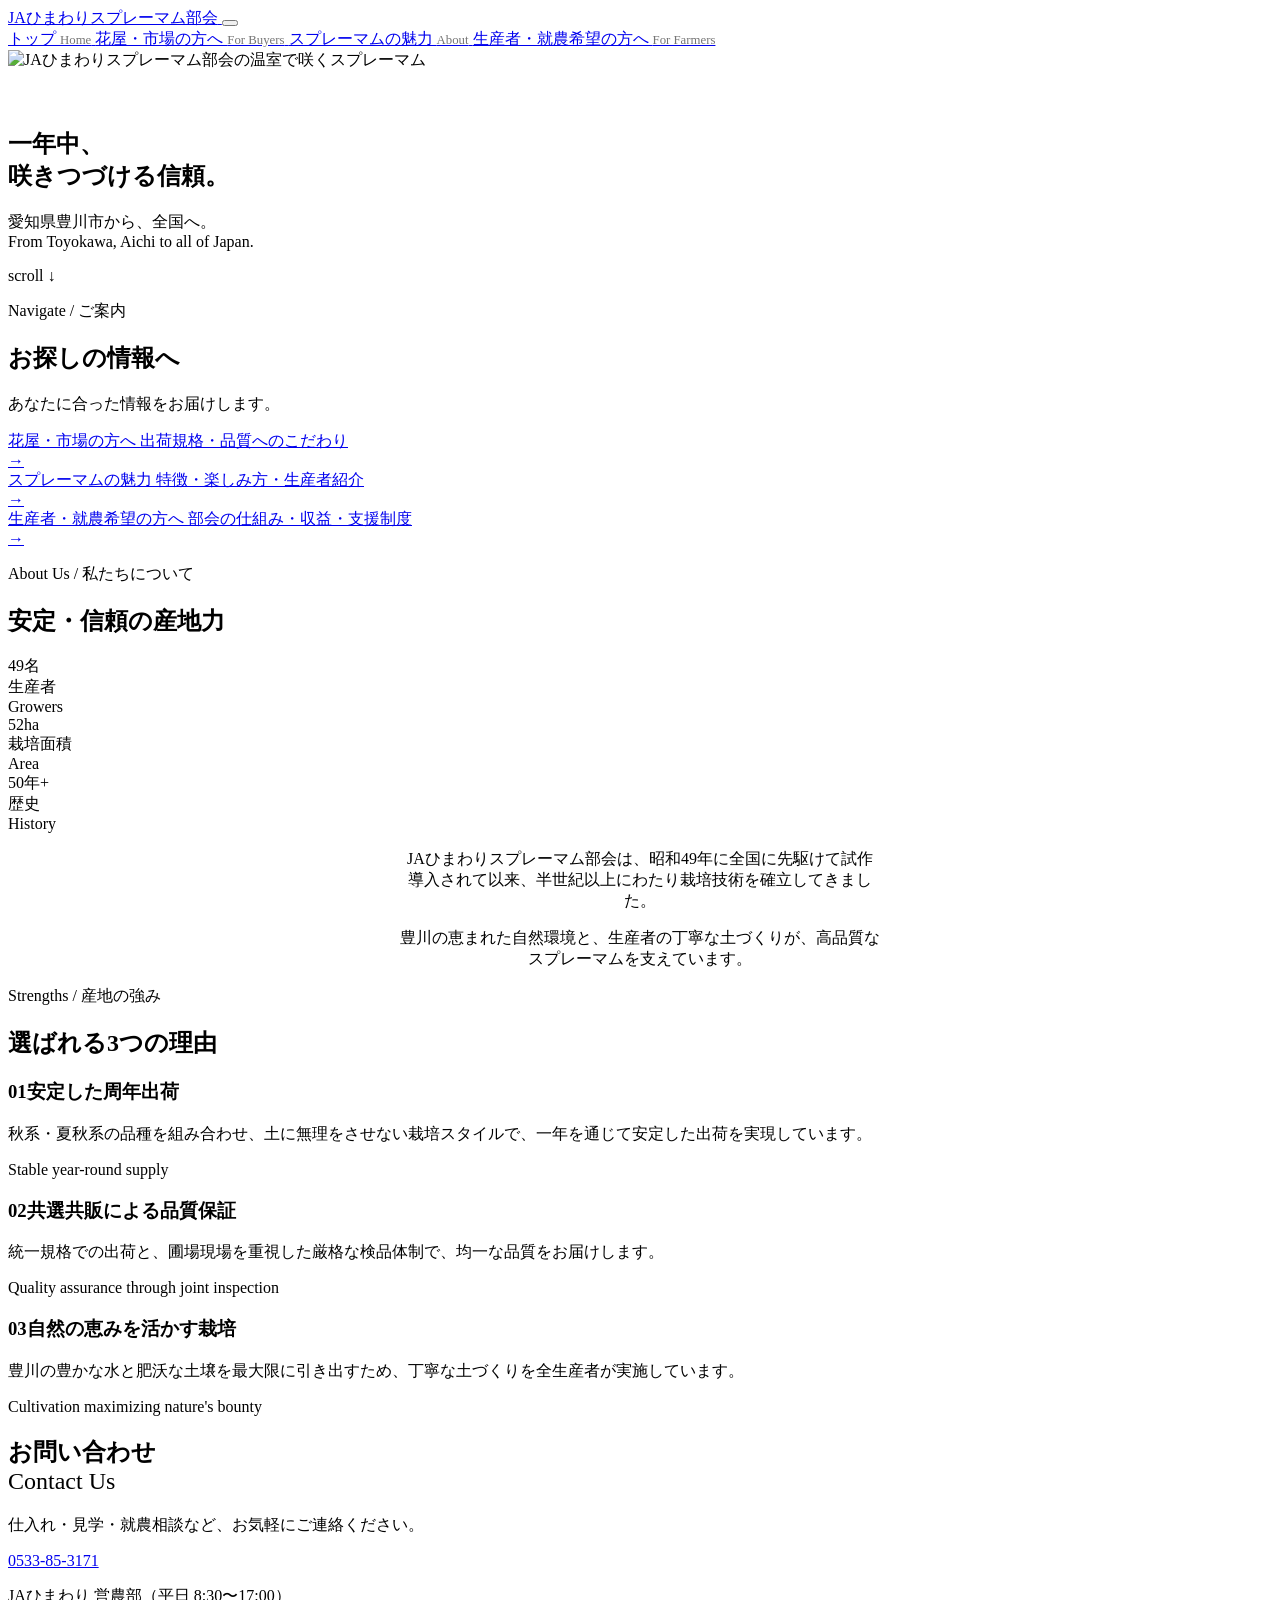
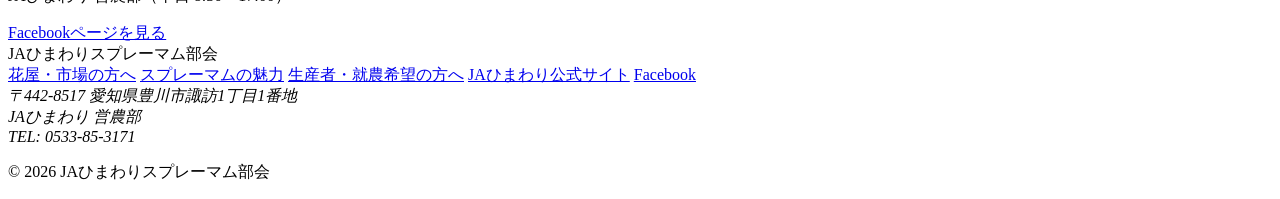
==== index.html @ 5b85a11c "Upload index.html via automation" ====
<!DOCTYPE html>
<html lang="ja">
<head>
  <meta charset="UTF-8">
  <meta name="viewport" content="width=device-width, initial-scale=1.0">
  <title>JAひまわりスプレーマム部会 | 一年中、咲きつづける信頼。</title>
  <meta name="description" content="愛知県豊川市のJAひまわりスプレーマム部会。生産者49名、栽培面積52ha。豊川の豊かな自然と土づくりが生み出す、高品質なスプレーマムをお届けします。">
  <link rel="stylesheet" href="css/style.css">
</head>
<body>

  <!-- ===== HEADER ===== -->
  <header class="site-header" role="banner">
    <div class="header-inner">
      <a href="index.html" class="site-logo" aria-label="トップページ">
        <span>JAひまわりスプレーマム部会</span>
      </a>
      <button class="hamburger" aria-label="メニューを開く" aria-expanded="false" aria-controls="mobile-nav">
        <span></span><span></span><span></span>
      </button>
    </div>
  </header>

  <!-- ===== MOBILE NAV ===== -->
  <nav class="mobile-nav" id="mobile-nav" role="navigation" aria-label="メインメニュー">
    <a href="index.html" class="active">
      トップ <span class="en" style="font-size:0.8rem;color:#757575;margin-left:auto;">Home</span>
    </a>
    <a href="business.html">
      花屋・市場の方へ <span class="en" style="font-size:0.8rem;color:#757575;margin-left:auto;">For Buyers</span>
    </a>
    <a href="consumer.html">
      スプレーマムの魅力 <span class="en" style="font-size:0.8rem;color:#757575;margin-left:auto;">About</span>
    </a>
    <a href="farmer.html">
      生産者・就農希望の方へ <span class="en" style="font-size:0.8rem;color:#757575;margin-left:auto;">For Farmers</span>
    </a>
  </nav>

  <!-- ===== HERO ===== -->
  <section class="hero" id="hero">
    <div class="hero-bg">
      <img src="images/hero-top.png" alt="JAひまわりスプレーマム部会の温室で咲くスプレーマム" width="1200" height="800" loading="eager">
    </div>
    <div class="hero-overlay"></div>
    <div class="hero-content">
      <p class="section-subtitle" style="color:rgba(255,255,255,0.8);">JAひまわりスプレーマム部会 / JA Himawari Spray Mum</p>
      <h1>一年中、<br>咲きつづける信頼。</h1>
      <p class="hero-subcopy">愛知県豊川市から、全国へ。<br>From Toyokawa, Aichi to all of Japan.</p>
    </div>
    <div class="scroll-hint" aria-hidden="true">
      <span class="scroll-hint-text">scroll</span>
      <span class="scroll-hint-arrow">↓</span>
    </div>
  </section>

  <!-- ===== NAVIGATION BUTTONS ===== -->
  <section id="navigation" style="background:var(--color-surface);">
    <div class="container">
      <div class="section-header fade-in">
        <p class="section-subtitle">Navigate / ご案内</p>
        <h2>お探しの情報へ</h2>
        <p>あなたに合った情報をお届けします。</p>
      </div>

      <div class="nav-buttons stagger-children">
        <a href="business.html" class="nav-btn" id="nav-business">
          <div class="btn-text">
            <span class="btn-title">花屋・市場の方へ</span>
            <span class="btn-desc">出荷規格・品質へのこだわり</span>
          </div>
          <span class="btn-arrow" aria-hidden="true">→</span>
        </a>

        <a href="consumer.html" class="nav-btn" id="nav-consumer">
          <div class="btn-text">
            <span class="btn-title">スプレーマムの魅力</span>
            <span class="btn-desc">特徴・楽しみ方・生産者紹介</span>
          </div>
          <span class="btn-arrow" aria-hidden="true">→</span>
        </a>

        <a href="farmer.html" class="nav-btn" id="nav-farmer">
          <div class="btn-text">
            <span class="btn-title">生産者・就農希望の方へ</span>
            <span class="btn-desc">部会の仕組み・収益・支援制度</span>
          </div>
          <span class="btn-arrow" aria-hidden="true">→</span>
        </a>
      </div>
    </div>
  </section>

  <!-- ===== ABOUT / STATS ===== -->
  <section id="about">
    <div class="container">
      <div class="section-header fade-in">
        <p class="section-subtitle">About Us / 私たちについて</p>
        <h2>安定・信頼の産地力</h2>
      </div>

      <div class="stats-row fade-in">
        <div class="stat-item">
          <div class="stat-number">49<span class="stat-unit">名</span></div>
          <div class="stat-label">生産者<br>Growers</div>
        </div>
        <div class="stat-item">
          <div class="stat-number">52<span class="stat-unit">ha</span></div>
          <div class="stat-label">栽培面積<br>Area</div>
        </div>
        <div class="stat-item">
          <div class="stat-number">50<span class="stat-unit">年+</span></div>
          <div class="stat-label">歴史<br>History</div>
        </div>
      </div>

      <div class="fade-in" style="text-align:center; max-width:480px; margin:0 auto;">
        <p>JAひまわりスプレーマム部会は、昭和49年に全国に先駆けて試作導入されて以来、半世紀以上にわたり栽培技術を確立してきました。</p>
        <p style="margin-top:var(--space-md); color:var(--color-text-light);">
          豊川の恵まれた自然環境と、生産者の丁寧な土づくりが、高品質なスプレーマムを支えています。
        </p>
      </div>
    </div>
  </section>

  <!-- ===== STRENGTHS ===== -->
  <section id="strengths" style="background:var(--color-surface);">
    <div class="container">
      <div class="section-header fade-in">
        <p class="section-subtitle">Strengths / 産地の強み</p>
        <h2>選ばれる3つの理由</h2>
      </div>

      <div class="feature-list fade-in">
        <div class="feature-item">
          <div class="feature-text">
            <h3 class="numbered-title"><span>01</span>安定した周年出荷</h3>
            <p>秋系・夏秋系の品種を組み合わせ、土に無理をさせない栽培スタイルで、一年を通じて安定した出荷を実現しています。</p>
            <p style="font-size:var(--font-size-sm);color:var(--color-text-muted);margin-top:4px;">Stable year-round supply</p>
          </div>
        </div>

        <div class="feature-item">
          <div class="feature-text">
            <h3 class="numbered-title"><span>02</span>共選共販による品質保証</h3>
            <p>統一規格での出荷と、圃場現場を重視した厳格な検品体制で、均一な品質をお届けします。</p>
            <p style="font-size:var(--font-size-sm);color:var(--color-text-muted);margin-top:4px;">Quality assurance through joint inspection</p>
          </div>
        </div>

        <div class="feature-item">
          <div class="feature-text">
            <h3 class="numbered-title"><span>03</span>自然の恵みを活かす栽培</h3>
            <p>豊川の豊かな水と肥沃な土壌を最大限に引き出すため、丁寧な土づくりを全生産者が実施しています。</p>
            <p style="font-size:var(--font-size-sm);color:var(--color-text-muted);margin-top:4px;">Cultivation maximizing nature's bounty</p>
          </div>
        </div>
      </div>
    </div>
  </section>

  <!-- ===== CTA ===== -->
  <section class="cta-section">
    <div class="container">
      <h2 class="fade-in">お問い合わせ<br><span style="font-size:var(--font-size-lg);font-weight:400;">Contact Us</span></h2>
      <p class="fade-in">仕入れ・見学・就農相談など、お気軽にご連絡ください。</p>
      <div class="cta-buttons fade-in">
        <a href="tel:0533853171" class="cta-tel" aria-label="電話で問い合わせ">
          0533-85-3171
        </a>
        <p class="cta-tel-note">JAひまわり 営農部（平日 8:30〜17:00）</p>
        <a href="https://www.facebook.com/himawari.spraymum" target="_blank" rel="noopener noreferrer" class="btn btn-accent">
          Facebookページを見る
        </a>
      </div>
    </div>
  </section>

  <!-- ===== FOOTER ===== -->
  <footer class="site-footer" role="contentinfo">
    <div class="container">
      <div class="footer-logo">
        JAひまわりスプレーマム部会
      </div>
      <nav class="footer-links" aria-label="フッターリンク">
        <a href="business.html">花屋・市場の方へ</a>
        <a href="consumer.html">スプレーマムの魅力</a>
        <a href="farmer.html">生産者・就農希望の方へ</a>
        <a href="https://ja-himawari.com/" target="_blank" rel="noopener noreferrer">JAひまわり公式サイト</a>
        <a href="https://www.facebook.com/himawari.spraymum" target="_blank" rel="noopener noreferrer">Facebook</a>
      </nav>
      <address class="footer-address">
        〒442-8517 愛知県豊川市諏訪1丁目1番地<br>
        JAひまわり 営農部<br>
        TEL: 0533-85-3171
      </address>
      <p class="footer-legal">© 2026 JAひまわりスプレーマム部会</p>
    </div>
  </footer>

  <script src="js/main.js"></script>
</body>
</html>
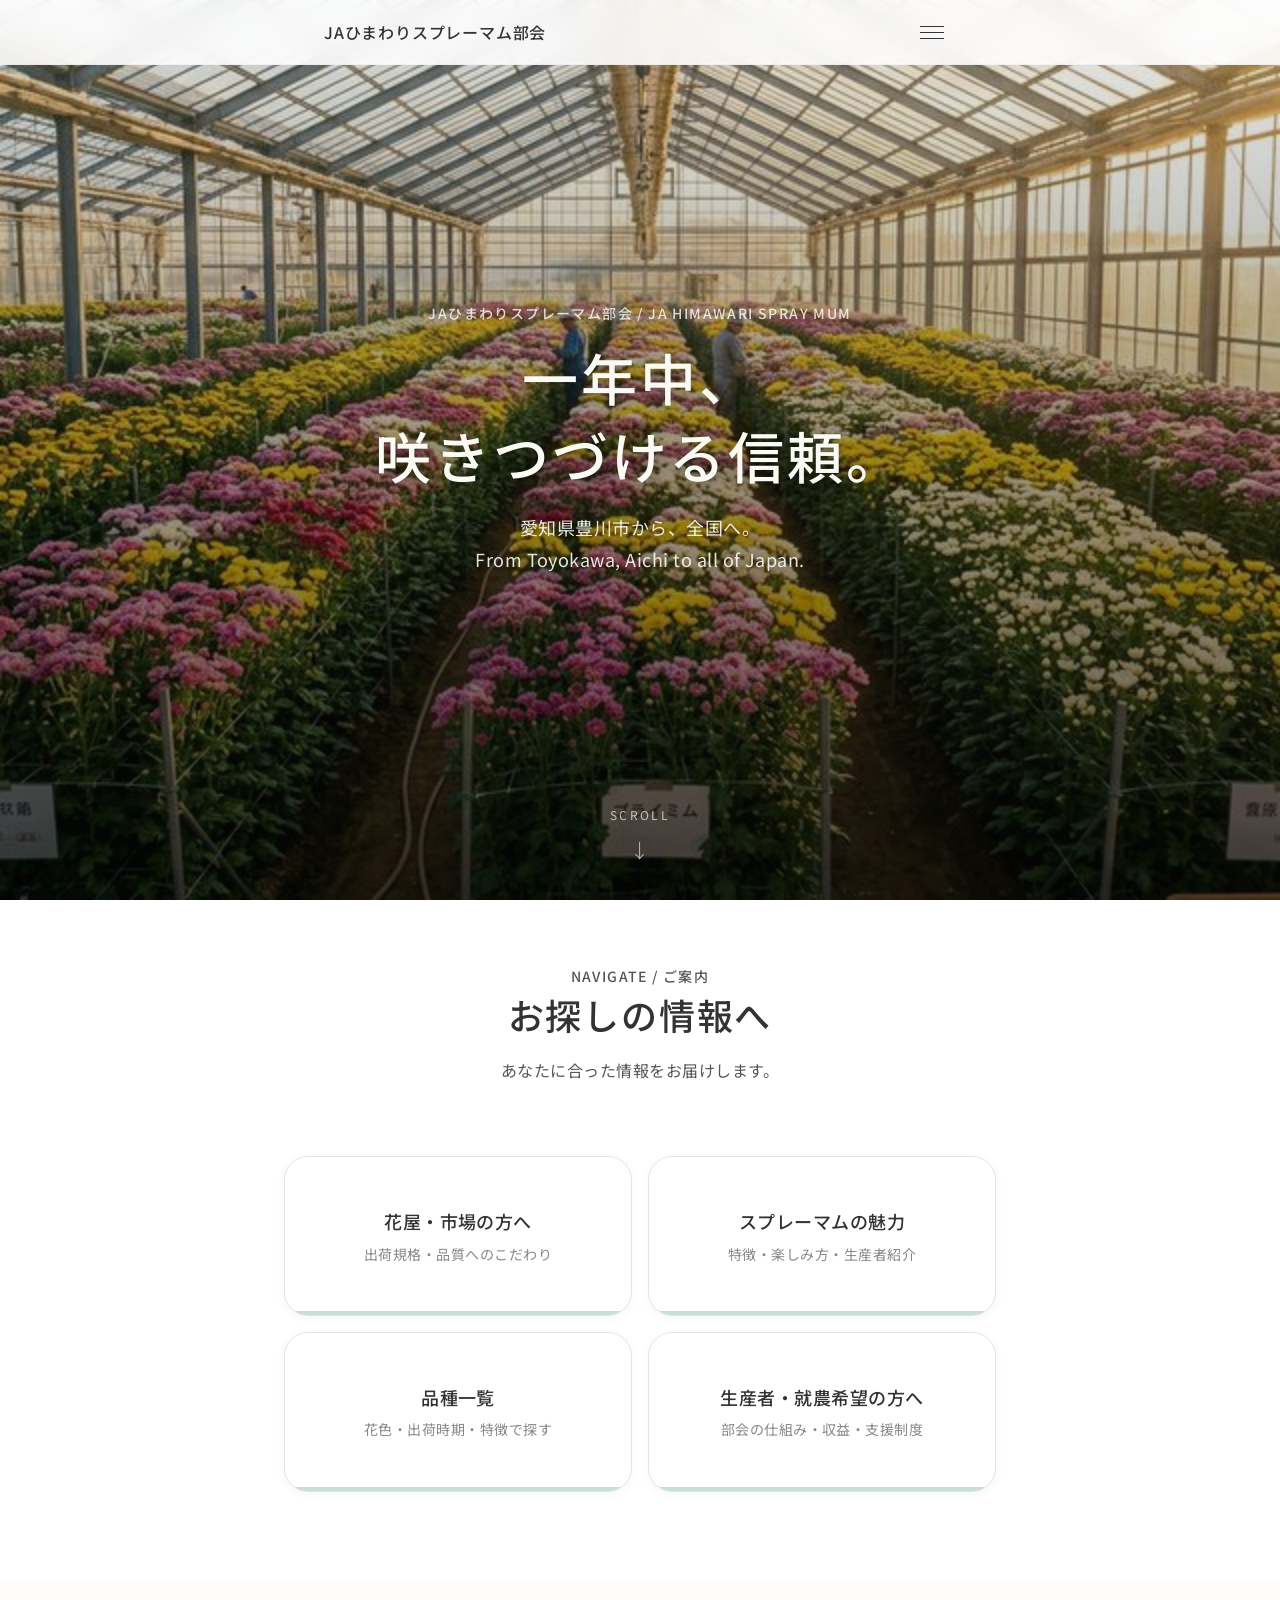
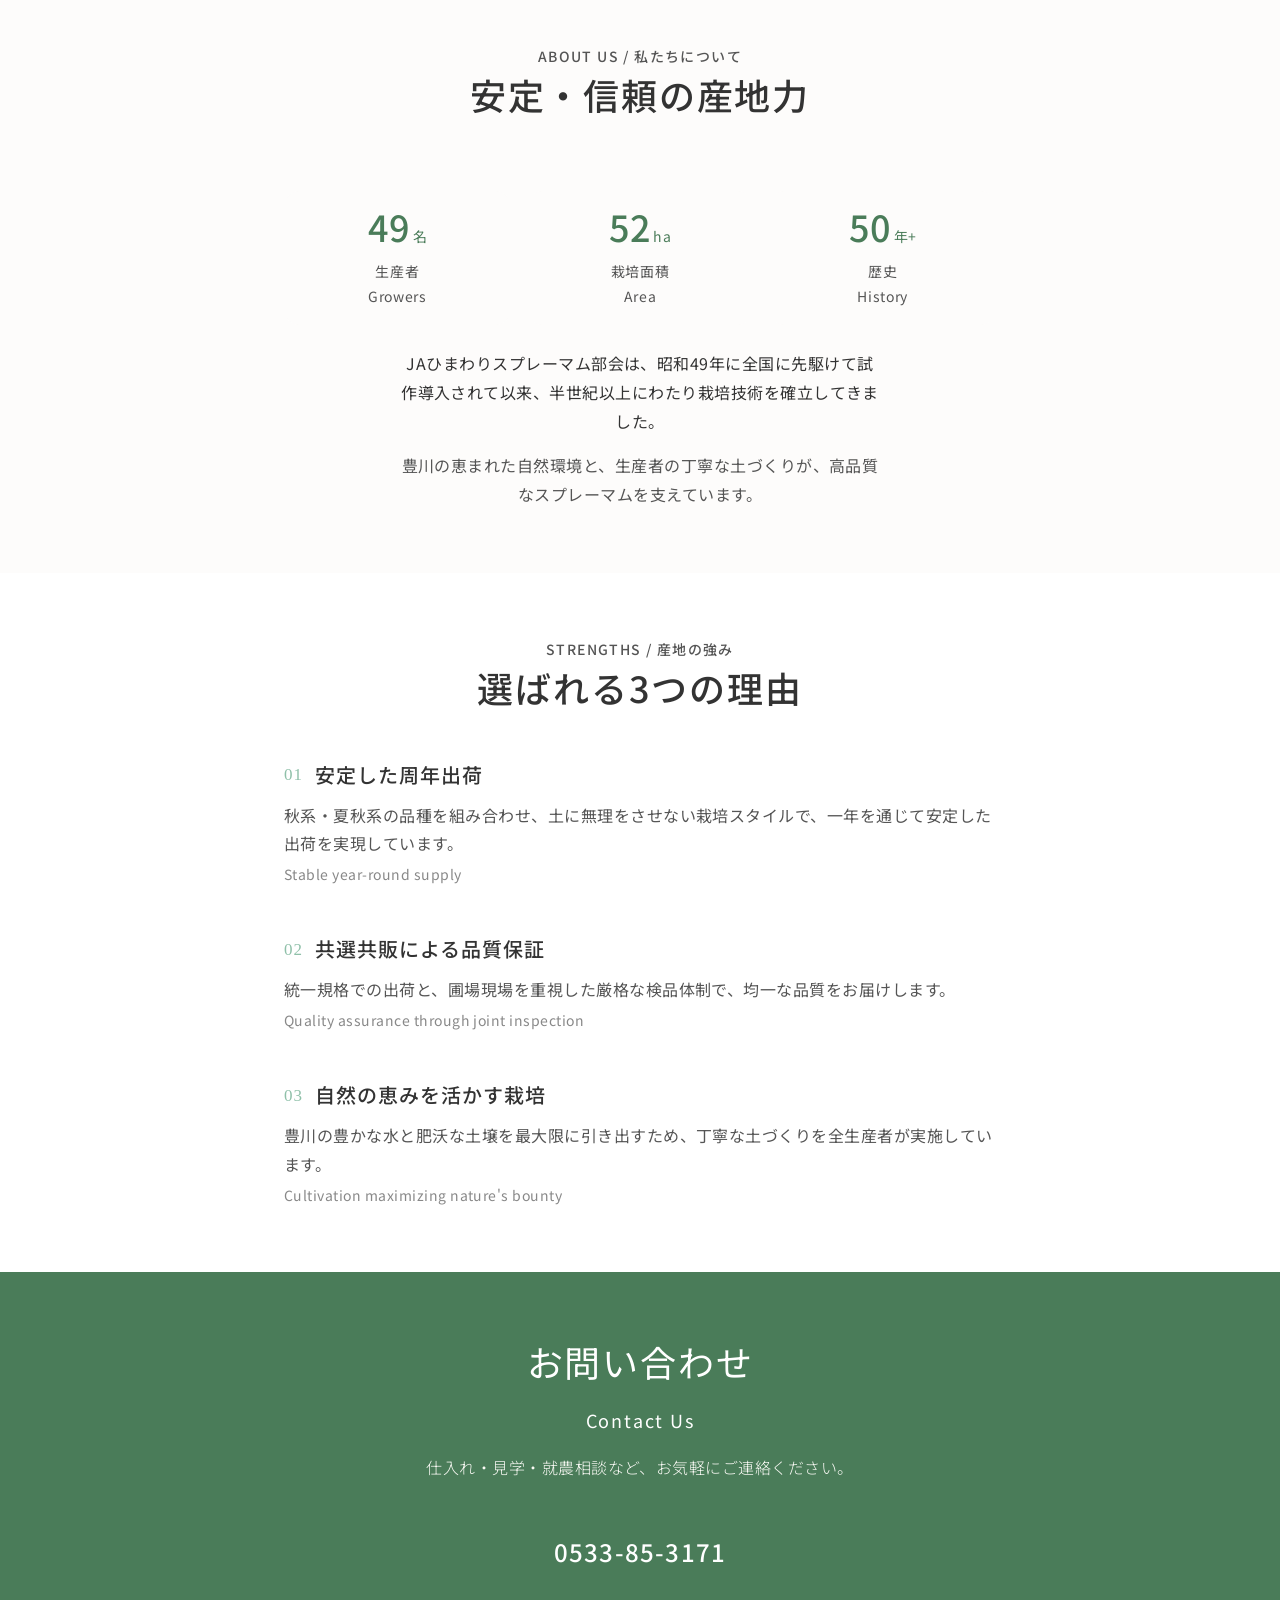
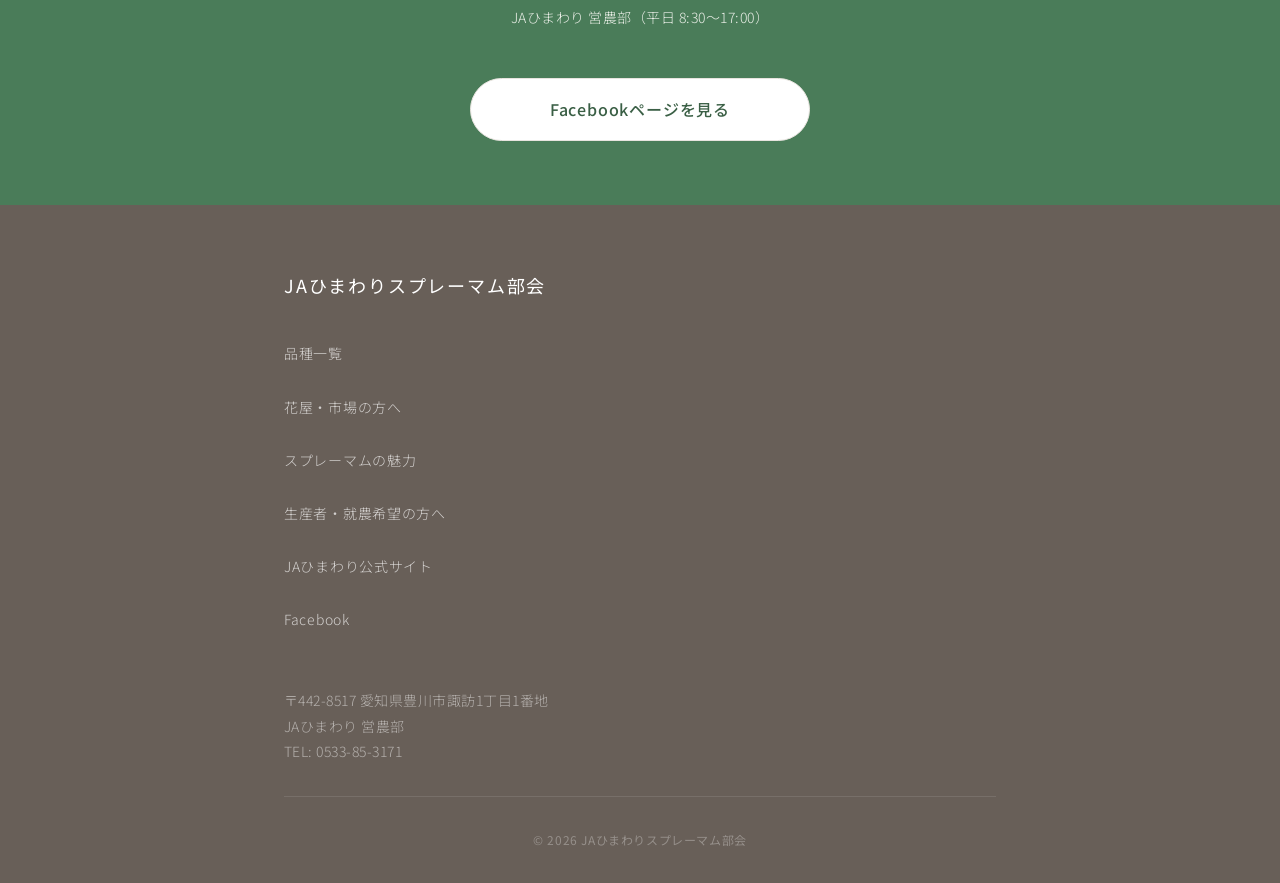
==== commit c2447f26: "Add varieties pages with search" ====
--- a/index.html
+++ b/index.html
@@ -26,6 +26,9 @@
     <a href="index.html" class="active">
       トップ <span class="en" style="font-size:0.8rem;color:#757575;margin-left:auto;">Home</span>
     </a>
+    <a href="varieties.html">
+      品種一覧 <span class="en" style="font-size:0.8rem;color:#757575;margin-left:auto;">Varieties</span>
+    </a>
     <a href="business.html">
       花屋・市場の方へ <span class="en" style="font-size:0.8rem;color:#757575;margin-left:auto;">For Buyers</span>
     </a>
@@ -76,6 +79,14 @@
           <div class="btn-text">
             <span class="btn-title">スプレーマムの魅力</span>
             <span class="btn-desc">特徴・楽しみ方・生産者紹介</span>
+          </div>
+          <span class="btn-arrow" aria-hidden="true">→</span>
+        </a>
+
+        <a href="varieties.html" class="nav-btn" id="nav-varieties">
+          <div class="btn-text">
+            <span class="btn-title">品種一覧</span>
+            <span class="btn-desc">花色・出荷時期・特徴で探す</span>
           </div>
           <span class="btn-arrow" aria-hidden="true">→</span>
         </a>
@@ -183,6 +194,7 @@
         JAひまわりスプレーマム部会
       </div>
       <nav class="footer-links" aria-label="フッターリンク">
+        <a href="varieties.html">品種一覧</a>
         <a href="business.html">花屋・市場の方へ</a>
         <a href="consumer.html">スプレーマムの魅力</a>
         <a href="farmer.html">生産者・就農希望の方へ</a>
--- a/css/style.css
+++ b/css/style.css
@@ -0,0 +1,962 @@
+/* ============================================
+   JAひまわりスプレーマム部会 Design System
+   Mobile-First / Universal Design / WCAG AA / Soft & Stylish
+   ============================================ */
+
+/* ---------- Google Fonts ---------- */
+@import url('https://fonts.googleapis.com/css2?family=Noto+Sans+JP:wght@400;500;700&display=swap');
+
+/* ---------- CSS Custom Properties ---------- */
+:root {
+  /* Colors — Softer, earthy tones */
+  --color-primary: #4a7c59;      /* Muted green */
+  --color-primary-light: #8fc0a9;
+  --color-primary-dark: #3a5f45;
+  --color-secondary: #685f58;    /* Soft earthy brown/grey */
+  --color-secondary-light: #9a8f88;
+  --color-accent: #d8a05c;       /* Muted gold/sand */
+  --color-accent-dark: #b8864a;
+
+  --color-text: #333333;         /* Slightly softer text */
+  --color-text-light: #555555;
+  --color-text-muted: #888888;
+  --color-text-on-dark: #fafaf5;
+
+  --color-bg: #fdfcfb;           /* Warmer off-white */
+  --color-surface: #ffffff;
+  --color-border: #e8e4df;
+
+  /* Typography */
+  --font-family: 'Noto Sans JP', 'Hiragino Sans', 'Yu Gothic', sans-serif;
+  --font-size-base: 1rem;      /* 16px */
+  --font-size-sm: 0.875rem;    /* 14px */
+  --font-size-lg: 1.125rem;    /* 18px */
+  --font-size-xl: 1.25rem;     /* 20px */
+  --font-size-2xl: 1.5rem;     /* 24px */
+  --font-size-3xl: clamp(1.75rem, 5vw, 2.25rem);
+  --font-size-hero: clamp(1.75rem, 6vw, 2.8rem);
+  --line-height: 1.8;
+  --line-height-heading: 1.4;
+
+  /* Spacing */
+  --space-xs: 0.5rem;
+  --space-sm: 0.75rem;
+  --space-md: 1rem;
+  --space-lg: 1.5rem;
+  --space-xl: 2rem;
+  --space-2xl: 3rem;
+  --space-3xl: 4rem;
+
+  /* Borders & Radius - rounder and softer */
+  --radius-sm: 8px;
+  --radius-md: 16px;
+  --radius-lg: 24px;
+  --radius-full: 9999px;
+
+  /* Shadows - softer */
+  --shadow-sm: 0 2px 8px rgba(90, 80, 70, 0.05);
+  --shadow-md: 0 8px 24px rgba(90, 80, 70, 0.08);
+  --shadow-lg: 0 16px 40px rgba(90, 80, 70, 0.1);
+
+  /* Transitions */
+  --transition-fast: 0.2s ease;
+  --transition-normal: 0.3s ease;
+  --transition-slow: 0.5s ease;
+}
+
+/* ---------- Reset & Base ---------- */
+*,
+*::before,
+*::after {
+  box-sizing: border-box;
+  margin: 0;
+  padding: 0;
+}
+
+html {
+  font-size: 100%; /* 16px base */
+  scroll-behavior: smooth;
+  -webkit-text-size-adjust: 100%;
+}
+
+body {
+  font-family: var(--font-family);
+  font-size: var(--font-size-base);
+  line-height: var(--line-height);
+  color: var(--color-text);
+  background-color: var(--color-bg);
+  -webkit-font-smoothing: antialiased;
+  -moz-osx-font-smoothing: grayscale;
+  overflow-x: hidden;
+  letter-spacing: 0.03em;
+}
+
+img {
+  max-width: 100%;
+  height: auto;
+  display: block;
+}
+
+a {
+  color: var(--color-primary);
+  text-decoration: none;
+  transition: color var(--transition-fast);
+}
+a:hover {
+  color: var(--color-primary-dark);
+}
+a:focus-visible {
+  outline: 2px solid var(--color-primary-light);
+  outline-offset: 4px;
+  border-radius: 4px;
+}
+
+ul, ol {
+  list-style: none;
+}
+
+/* ---------- Typography ---------- */
+h1, h2, h3, h4 {
+  font-weight: 500;
+  line-height: var(--line-height-heading);
+  color: var(--color-text);
+  letter-spacing: 0.05em;
+}
+
+h1 { font-size: var(--font-size-hero); }
+h2 { font-size: var(--font-size-3xl); }
+h3 { font-size: var(--font-size-2xl); }
+h4 { font-size: var(--font-size-xl); }
+
+.section-subtitle {
+  font-size: var(--font-size-sm);
+  color: var(--color-primary);
+  font-weight: 500;
+  text-transform: uppercase;
+  letter-spacing: 0.1em;
+  margin-bottom: var(--space-sm);
+}
+
+.text-accent {
+  color: var(--color-primary);
+}
+
+/* ---------- Layout ---------- */
+.container {
+  width: 100%;
+  max-width: 680px;
+  margin: 0 auto;
+  padding: 0 var(--space-lg);
+}
+
+section {
+  padding: var(--space-3xl) 0;
+}
+
+section:nth-child(even) {
+  background-color: var(--color-surface);
+}
+
+/* ---------- Header ---------- */
+.site-header {
+  position: fixed;
+  top: 0;
+  left: 0;
+  right: 0;
+  z-index: 1000;
+  background: rgba(255, 255, 255, 0.9);
+  backdrop-filter: blur(12px);
+  -webkit-backdrop-filter: blur(12px);
+  border-bottom: 1px solid rgba(0,0,0,0.03);
+  transition: all var(--transition-normal);
+}
+
+.site-header.scrolled {
+  box-shadow: var(--shadow-sm);
+  background: rgba(255, 255, 255, 0.98);
+}
+
+.header-inner {
+  display: flex;
+  align-items: center;
+  justify-content: space-between;
+  height: 64px;
+  padding: 0 var(--space-lg);
+  max-width: 680px;
+  margin: 0 auto;
+}
+
+.site-logo {
+  display: flex;
+  align-items: center;
+  gap: var(--space-xs);
+  font-size: var(--font-size-base);
+  font-weight: 500;
+  color: var(--color-text);
+  text-decoration: none;
+  letter-spacing: 0.05em;
+}
+.site-logo:hover { color: var(--color-primary); }
+
+/* Hamburger menu */
+.hamburger {
+  display: flex;
+  flex-direction: column;
+  gap: 5px;
+  background: none;
+  border: none;
+  cursor: pointer;
+  padding: 8px;
+  min-width: 48px;
+  min-height: 48px;
+  align-items: center;
+  justify-content: center;
+}
+.hamburger span {
+  display: block;
+  width: 24px;
+  height: 1px;
+  background: var(--color-text);
+  transition: var(--transition-fast);
+}
+.hamburger[aria-expanded="true"] span:nth-child(1) {
+  transform: rotate(45deg) translate(4px, 4px);
+}
+.hamburger[aria-expanded="true"] span:nth-child(2) {
+  opacity: 0;
+}
+.hamburger[aria-expanded="true"] span:nth-child(3) {
+  transform: rotate(-45deg) translate(4px, -4px);
+}
+
+/* Mobile nav */
+.mobile-nav {
+  position: fixed;
+  top: 64px;
+  left: 0;
+  right: 0;
+  bottom: 0;
+  background: rgba(253,252,251,0.98);
+  backdrop-filter: blur(12px);
+  transform: translateX(100%);
+  transition: transform var(--transition-normal) cubic-bezier(0.4, 0, 0.2, 1);
+  z-index: 999;
+  padding: var(--space-2xl) var(--space-xl);
+  overflow-y: auto;
+}
+.mobile-nav.open {
+  transform: translateX(0);
+}
+
+.mobile-nav a {
+  display: flex;
+  align-items: center;
+  gap: var(--space-md);
+  padding: var(--space-md) 0;
+  font-size: var(--font-size-lg);
+  font-weight: 400;
+  color: var(--color-text);
+  border-bottom: 1px solid var(--color-border);
+  min-height: 64px;
+}
+.mobile-nav a:hover,
+.mobile-nav a.active {
+  color: var(--color-primary);
+}
+
+/* ---------- Hero Section ---------- */
+.hero {
+  position: relative;
+  min-height: 100svh;
+  display: flex;
+  align-items: center;
+  justify-content: center;
+  overflow: hidden;
+  padding: 0;
+}
+
+.hero-bg {
+  position: absolute;
+  inset: 0;
+  z-index: 0;
+}
+
+.hero-bg img {
+  width: 100%;
+  height: 100%;
+  object-fit: cover;
+  object-position: center;
+  filter: brightness(0.95) contrast(0.95);
+}
+
+.hero-overlay {
+  position: absolute;
+  inset: 0;
+  background: linear-gradient(
+    to bottom,
+    rgba(255,255,255,0.1) 0%,
+    rgba(0,0,0,0.3) 50%,
+    rgba(0,0,0,0.6) 100%
+  );
+  z-index: 1;
+}
+
+.hero-content {
+  position: relative;
+  z-index: 2;
+  text-align: center;
+  padding: var(--space-xl) var(--space-lg);
+  color: var(--color-text-on-dark);
+  max-width: 680px;
+}
+
+.hero-content h1 {
+  color: var(--color-text-on-dark);
+  margin-bottom: var(--space-md);
+  text-shadow: 0 4px 16px rgba(0,0,0,0.4);
+  font-weight: 500;
+}
+
+.hero-subcopy {
+  font-size: var(--font-size-lg);
+  font-weight: 400;
+  opacity: 0.9;
+  margin-bottom: var(--space-lg);
+  text-shadow: 0 2px 8px rgba(0,0,0,0.3);
+}
+
+/* Sub-hero (inner pages) */
+.hero-sub {
+  min-height: 55svh;
+}
+
+/* Scroll hint */
+.scroll-hint {
+  position: absolute;
+  bottom: 32px;
+  left: 50%;
+  transform: translateX(-50%);
+  z-index: 2;
+  text-align: center;
+  color: var(--color-text-on-dark);
+  opacity: 0.7;
+  animation: bounceDown 2.5s infinite;
+}
+.scroll-hint-text {
+  font-size: 0.75rem;
+  letter-spacing: 0.2em;
+  display: block;
+  margin-bottom: var(--space-xs);
+  text-transform: uppercase;
+}
+.scroll-hint-arrow {
+  font-size: 1.2rem;
+  font-weight: 300;
+}
+
+@keyframes bounceDown {
+  0%, 100% { transform: translateX(-50%) translateY(0); }
+  50% { transform: translateX(-50%) translateY(8px); }
+}
+
+/* ---------- Navigation Buttons (Top Page) ---------- */
+.nav-buttons {
+  display: flex;
+  flex-direction: column;
+  gap: var(--space-md);
+  padding: var(--space-lg) 0;
+}
+
+.nav-btn {
+  display: flex;
+  align-items: center;
+  justify-content: space-between;
+  padding: var(--space-xl);
+  background: var(--color-surface);
+  border: 1px solid var(--color-border);
+  border-radius: var(--radius-lg);
+  text-decoration: none;
+  color: var(--color-text);
+  transition: all var(--transition-normal);
+  box-shadow: var(--shadow-sm);
+  position: relative;
+  overflow: hidden;
+}
+.nav-btn::before {
+  content: '';
+  position: absolute;
+  top: 0; left: 0; bottom: 0;
+  width: 4px;
+  background: var(--color-primary-light);
+  transition: var(--transition-normal);
+  opacity: 0.5;
+}
+.nav-btn:hover {
+  border-color: rgba(0,0,0,0.05);
+  box-shadow: var(--shadow-md);
+  transform: translateY(-2px);
+}
+.nav-btn:hover::before {
+  background: var(--color-primary);
+  opacity: 1;
+}
+
+.nav-btn .btn-text {
+  flex: 1;
+  padding-left: var(--space-sm);
+}
+.nav-btn .btn-title {
+  font-size: var(--font-size-lg);
+  font-weight: 500;
+  display: block;
+  margin-bottom: 4px;
+}
+.nav-btn .btn-desc {
+  font-size: var(--font-size-sm);
+  color: var(--color-text-muted);
+  display: block;
+}
+.nav-btn .btn-arrow {
+  font-size: 1.2rem;
+  color: var(--color-primary-light);
+  transition: transform var(--transition-fast);
+  font-weight: 300;
+}
+.nav-btn:hover .btn-arrow {
+  transform: translateX(4px);
+  color: var(--color-primary);
+}
+
+/* ---------- Stats / Numbers ---------- */
+.stats-row {
+  display: grid;
+  grid-template-columns: repeat(3, 1fr);
+  gap: var(--space-md);
+  text-align: center;
+  padding: var(--space-lg) 0;
+}
+
+.stat-item {
+  padding: var(--space-md);
+  background: var(--color-bg);
+  border-radius: var(--radius-md);
+}
+
+.stat-number {
+  font-size: var(--font-size-3xl);
+  font-weight: 500;
+  color: var(--color-primary);
+  line-height: 1.1;
+}
+
+.stat-unit {
+  font-size: var(--font-size-sm);
+  font-weight: 400;
+  margin-left: 2px;
+}
+
+.stat-label {
+  font-size: var(--font-size-sm);
+  color: var(--color-text-light);
+  margin-top: var(--space-sm);
+  letter-spacing: 0.05em;
+}
+
+/* ---------- Section Headers ---------- */
+.section-header {
+  text-align: center;
+  margin-bottom: var(--space-2xl);
+}
+
+.section-header h2 {
+  margin-bottom: var(--space-md);
+}
+
+.section-header p {
+  color: var(--color-text-light);
+  max-width: 520px;
+  margin: 0 auto;
+}
+
+/* ---------- Cards ---------- */
+.card {
+  background: var(--color-surface);
+  border-radius: var(--radius-lg);
+  box-shadow: var(--shadow-sm);
+  overflow: hidden;
+  transition: box-shadow var(--transition-normal);
+  border: 1px solid var(--color-border);
+}
+.card:hover {
+  box-shadow: var(--shadow-md);
+}
+
+.card-img {
+  width: 100%;
+  aspect-ratio: 16 / 10;
+  object-fit: cover;
+}
+
+/* Varieties: show whole photo (no crop) */
+.card-img.variety-img {
+  aspect-ratio: 4 / 5;
+  object-fit: contain;
+  background: var(--color-bg);
+}
+
+.card-body {
+  padding: var(--space-xl);
+}
+
+.card-body h3 {
+  font-size: var(--font-size-xl);
+  margin-bottom: var(--space-md);
+}
+
+.card-body p {
+  color: var(--color-text-light);
+}
+
+/* Card grid */
+.card-grid {
+  display: grid;
+  gap: var(--space-lg);
+}
+
+/* ---------- Feature List ---------- */
+.feature-list {
+  display: flex;
+  flex-direction: column;
+  gap: var(--space-2xl);
+}
+
+.feature-item {
+  display: flex;
+  flex-direction: column;
+  gap: var(--space-md);
+}
+
+.numbered-title {
+  display: flex;
+  align-items: center;
+  gap: var(--space-sm);
+  font-size: var(--font-size-xl);
+  margin-bottom: var(--space-sm);
+}
+.numbered-title span {
+  font-size: 0.85em;
+  color: var(--color-primary-light);
+  font-weight: 400;
+  font-family: serif;
+}
+
+.feature-text p {
+  color: var(--color-text-light);
+  font-size: var(--font-size-base);
+}
+
+/* ---------- Testimonial ---------- */
+.testimonial {
+  background: var(--color-bg);
+  border-radius: var(--radius-lg);
+  padding: var(--space-2xl);
+  margin: var(--space-xl) 0;
+  position: relative;
+}
+.testimonial::before {
+  content: '“';
+  position: absolute;
+  top: 16px;
+  left: 16px;
+  font-size: 4rem;
+  font-family: serif;
+  color: var(--color-border);
+  line-height: 1;
+}
+
+.testimonial-text {
+  font-size: var(--font-size-lg);
+  color: var(--color-text);
+  margin-bottom: var(--space-lg);
+  position: relative;
+  z-index: 1;
+}
+
+.testimonial-author {
+  font-size: var(--font-size-sm);
+  color: var(--color-text-light);
+  text-align: right;
+}
+
+/* ---------- Story Block ---------- */
+.story-block {
+  padding: var(--space-xl);
+  background: var(--color-bg);
+  border-radius: var(--radius-lg);
+  border: 1px solid var(--color-border);
+  margin: var(--space-lg) 0;
+}
+.story-block h3 {
+  font-size: var(--font-size-lg);
+  color: var(--color-primary-dark);
+  margin-bottom: var(--space-md);
+}
+
+/* ---------- Buttons ---------- */
+.btn {
+  display: inline-flex;
+  align-items: center;
+  justify-content: center;
+  gap: var(--space-sm);
+  min-height: 56px;
+  padding: var(--space-md) var(--space-xl);
+  font-family: var(--font-family);
+  font-size: var(--font-size-base);
+  font-weight: 500;
+  border: none;
+  border-radius: var(--radius-full);
+  cursor: pointer;
+  text-decoration: none;
+  transition: all var(--transition-normal);
+  min-width: 240px;
+  letter-spacing: 0.05em;
+}
+
+.btn-primary {
+  background: var(--color-primary);
+  color: white;
+}
+.btn-primary:hover {
+  background: var(--color-primary-dark);
+  color: white;
+  box-shadow: var(--shadow-md);
+}
+
+.btn-accent {
+  background: var(--color-surface);
+  color: var(--color-primary-dark);
+  border: 1px solid var(--color-border);
+}
+.btn-accent:hover {
+  background: var(--color-bg);
+  box-shadow: var(--shadow-sm);
+}
+
+.btn-outline {
+  background: transparent;
+  color: var(--color-text-on-dark);
+  border: 1px solid rgba(255,255,255,0.4);
+}
+.btn-outline:hover {
+  background: rgba(255,255,255,0.1);
+  border-color: rgba(255,255,255,0.8);
+}
+
+.btn-block {
+  display: flex;
+  width: 100%;
+}
+
+/* ---------- CTA Section ---------- */
+.cta-section {
+  background: var(--color-primary);
+  color: var(--color-text-on-dark);
+  text-align: center;
+  padding: var(--space-3xl) 0;
+}
+
+.cta-section h2 {
+  color: white;
+  margin-bottom: var(--space-md);
+  font-weight: 400;
+}
+
+.cta-section p {
+  opacity: 0.9;
+  margin-bottom: var(--space-xl);
+  font-weight: 300;
+}
+
+.cta-buttons {
+  display: flex;
+  flex-direction: column;
+  gap: var(--space-md);
+  align-items: center;
+}
+
+.cta-buttons .btn {
+  width: 100%;
+  max-width: 340px;
+}
+
+.cta-tel {
+  font-size: var(--font-size-2xl);
+  font-weight: 500;
+  color: white;
+  display: flex;
+  align-items: center;
+  justify-content: center;
+  gap: var(--space-xs);
+  margin: var(--space-md) 0;
+  letter-spacing: 0.05em;
+}
+
+.cta-tel-note {
+  font-size: var(--font-size-sm);
+  opacity: 0.8;
+  font-weight: 300;
+}
+
+/* ---------- Footer ---------- */
+.site-footer {
+  background: var(--color-secondary);
+  color: var(--color-text-on-dark);
+  padding: var(--space-3xl) 0 var(--space-xl);
+}
+
+.footer-logo {
+  font-size: var(--font-size-lg);
+  font-weight: 400;
+  color: white;
+  margin-bottom: var(--space-xl);
+  letter-spacing: 0.1em;
+}
+
+.footer-links {
+  display: flex;
+  flex-direction: column;
+  gap: var(--space-sm);
+  margin-bottom: var(--space-2xl);
+}
+
+.footer-links a {
+  color: rgba(255,255,255,0.7);
+  font-size: var(--font-size-sm);
+  padding: var(--space-xs) 0;
+  min-height: 40px;
+  display: flex;
+  align-items: center;
+  font-weight: 300;
+  letter-spacing: 0.05em;
+}
+.footer-links a:hover {
+  color: white;
+}
+
+.footer-address {
+  font-size: var(--font-size-sm);
+  color: rgba(255,255,255,0.5);
+  margin-bottom: var(--space-xl);
+  line-height: 1.8;
+  font-style: normal;
+  font-weight: 300;
+}
+
+.footer-legal {
+  font-size: 0.75rem;
+  color: rgba(255,255,255,0.3);
+  text-align: center;
+  padding-top: var(--space-xl);
+  border-top: 1px solid rgba(255,255,255,0.1);
+  letter-spacing: 0.05em;
+}
+
+/* ---------- Breadcrumb ---------- */
+.breadcrumb {
+  padding: var(--space-md) 0;
+  font-size: var(--font-size-sm);
+  color: var(--color-text-muted);
+}
+.breadcrumb a {
+  color: var(--color-text-muted);
+  transition: color var(--transition-fast);
+}
+.breadcrumb a:hover {
+  color: var(--color-primary);
+}
+.breadcrumb span {
+  margin: 0 var(--space-xs);
+  opacity: 0.5;
+}
+
+/* ---------- Scroll Animations ---------- */
+.fade-in {
+  opacity: 0;
+  transform: translateY(20px);
+  transition: opacity 0.8s cubic-bezier(0.2, 0.8, 0.2, 1), transform 0.8s cubic-bezier(0.2, 0.8, 0.2, 1);
+}
+
+.fade-in.visible {
+  opacity: 1;
+  transform: translateY(0);
+}
+
+/* Stagger children */
+.stagger-children > * {
+  opacity: 0;
+  transform: translateY(16px);
+  transition: opacity 0.6s cubic-bezier(0.2, 0.8, 0.2, 1), transform 0.6s cubic-bezier(0.2, 0.8, 0.2, 1);
+}
+.stagger-children.visible > *:nth-child(1) { transition-delay: 0s; }
+.stagger-children.visible > *:nth-child(2) { transition-delay: 0.1s; }
+.stagger-children.visible > *:nth-child(3) { transition-delay: 0.2s; }
+
+.stagger-children.visible > * {
+  opacity: 1;
+  transform: translateY(0);
+}
+
+/* ---------- Utility ---------- */
+.text-center { text-align: center; }
+.mt-lg { margin-top: var(--space-lg); }
+.mt-xl { margin-top: var(--space-xl); }
+.mb-lg { margin-bottom: var(--space-lg); }
+.mb-xl { margin-bottom: var(--space-xl); }
+
+/* ---------- Varieties (List/Detail) ---------- */
+.filters {
+  display: grid;
+  gap: var(--space-md);
+  margin-bottom: var(--space-xl);
+}
+
+.filter-group label {
+  display: block;
+  font-size: var(--font-size-sm);
+  color: var(--color-text-light);
+  margin-bottom: var(--space-xs);
+}
+
+.filter-group input,
+.filter-group select {
+  width: 100%;
+  padding: 0.75rem 0.9rem;
+  border-radius: var(--radius-md);
+  border: 1px solid var(--color-border);
+  background: var(--color-surface);
+  color: var(--color-text);
+  box-shadow: var(--shadow-sm);
+}
+
+.filter-group input:focus,
+.filter-group select:focus {
+  outline: 2px solid rgba(74, 124, 89, 0.25);
+  outline-offset: 2px;
+}
+
+.results-meta {
+  color: var(--color-text-light);
+  font-size: var(--font-size-sm);
+  margin-bottom: var(--space-lg);
+}
+
+.no-results {
+  text-align: center;
+  color: var(--color-text-light);
+  margin-top: var(--space-xl);
+}
+
+.chip-row {
+  display: flex;
+  flex-wrap: wrap;
+  gap: var(--space-xs);
+}
+
+.chip {
+  display: inline-flex;
+  align-items: center;
+  padding: 0.25rem 0.65rem;
+  border-radius: var(--radius-full);
+  border: 1px solid var(--color-border);
+  background: var(--color-bg);
+  color: var(--color-text-light);
+  font-size: var(--font-size-sm);
+  line-height: 1.6;
+}
+
+.chip--soft {
+  background: rgba(74, 124, 89, 0.08);
+  border-color: rgba(74, 124, 89, 0.18);
+}
+
+.card-link {
+  color: inherit;
+  text-decoration: none;
+  display: block;
+}
+
+.spec-table {
+  width: 100%;
+  border-collapse: collapse;
+  margin-top: var(--space-md);
+}
+
+.spec-table th,
+.spec-table td {
+  padding: 0.6rem 0;
+  border-bottom: 1px solid var(--color-border);
+  text-align: left;
+  vertical-align: top;
+}
+
+.spec-table th {
+  width: 34%;
+  color: var(--color-text-light);
+  font-weight: 500;
+}
+
+.muted {
+  color: var(--color-text-muted);
+  font-size: var(--font-size-sm);
+}
+
+.variety-color {
+  font-size: 0.7em;
+  font-weight: 500;
+  opacity: 0.95;
+}
+
+/* ---------- Responsive (Tablet+) ---------- */
+@media (min-width: 768px) {
+  .container {
+    max-width: 760px;
+  }
+  
+  .hero-content h1 {
+    font-size: 3.5rem;
+  }
+
+  .nav-buttons {
+    flex-direction: row;
+    flex-wrap: wrap;
+  }
+  .nav-btn {
+    flex: 1 1 240px;
+    flex-direction: column;
+    text-align: center;
+    padding: var(--space-2xl) var(--space-xl);
+  }
+  .nav-btn .btn-text {
+    padding-left: 0;
+  }
+  .nav-btn .btn-arrow {
+    display: none;
+  }
+  .nav-btn::before {
+    top: auto; left: 0; right: 0; bottom: 0;
+    width: auto; height: 4px;
+  }
+
+  .card-grid {
+    grid-template-columns: repeat(2, 1fr);
+  }
+
+  .filters {
+    grid-template-columns: 1fr 200px 200px;
+    align-items: end;
+  }
+
+  .card-img.variety-img {
+    aspect-ratio: 3 / 4;
+  }
+}
